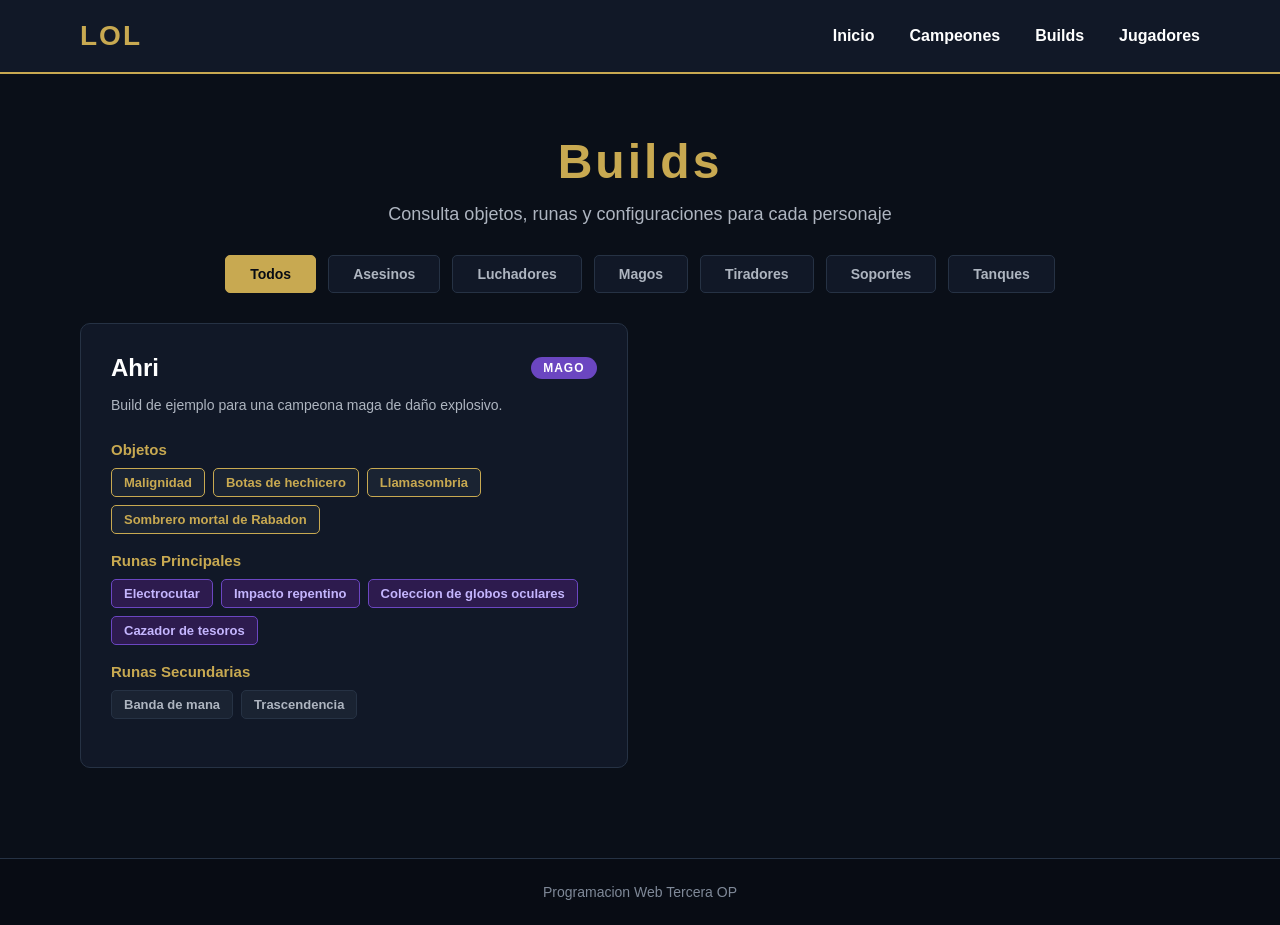
==== builds.html @ 5376c444 "MVP MVP" ====
<!DOCTYPE html>
<html lang="es">
<head>
    <meta charset="UTF-8">
    <meta name="viewport" content="width=device-width, initial-scale=1.0">
    <title>Builds - LoL</title>
    <link rel="stylesheet" href="pia.css">
</head>

<body>
    <header>
        <nav>
            <div class="logo">LOL</div>
            <ul class="menu">
                <li><a href="pia.html">Inicio</a></li>
                <li><a href="campeones.html">Campeones</a></li>
                <li><a href="builds.html">Builds</a></li>
                <li><a href="jugadores.html">Jugadores</a></li>
            </ul>
        </nav>
    </header>

    <main>
        <section class="pagina-titulo">
            <h1>Builds</h1>
            <p>Consulta objetos, runas y configuraciones para cada personaje</p>
        </section>

        <section class="filtros" aria-label="Filtrar builds por rol">
            <button class="filtro-btn activo" data-filtro="todos">Todos</button>
            <button class="filtro-btn" data-filtro="asesino">Asesinos</button>
            <button class="filtro-btn" data-filtro="luchador">Luchadores</button>
            <button class="filtro-btn" data-filtro="mago">Magos</button>
            <button class="filtro-btn" data-filtro="tirador">Tiradores</button>
            <button class="filtro-btn" data-filtro="soporte">Soportes</button>
            <button class="filtro-btn" data-filtro="tanque">Tanques</button>
        </section>

        <section class="listado">
            <div class="grid-builds" id="grid-builds"></div>
        </section>
    </main>

    <footer>
        <p>Programacion Web Tercera OP</p>
    </footer>

    <script src="data.js"></script>
    <script src="js/util.js"></script>
    <script src="js/builds.js"></script>
</body>
</html>
---- pia.css ----
/* ====== RESET ====== */

* {
    margin: 0;
    padding: 0;
    box-sizing: border-box;
}

/* ====== BASE ====== */

body {
    font-family: Arial, Helvetica, sans-serif;
    background-color: #0a0f18;
    color: #ffffff;
}

/* ====== HEADER / NAV ====== */

header {
    width: 100%;
    background-color: #111827;
    border-bottom: 2px solid #c8a951;
}

nav {
    max-width: 1200px;
    margin: auto;
    padding: 20px 40px;
    display: flex;
    align-items: center;
    justify-content: space-between;
}

.logo {
    font-size: 28px;
    font-weight: bold;
    color: #c8a951;
    letter-spacing: 2px;
}

.menu {
    display: flex;
    list-style: none;
    gap: 35px;
}

.menu a {
    text-decoration: none;
    color: #ffffff;
    font-size: 16px;
    font-weight: bold;
    transition: color 0.3s;
}

.menu a:hover {
    color: #c8a951;
}

/* ====== HERO ====== */

.hero {
    min-height: 550px;
    display: flex;
    align-items: center;
    justify-content: center;
    text-align: center;
    padding: 60px 20px;
    background: linear-gradient(
        rgba(5, 10, 20, 0.75),
        rgba(5, 10, 20, 0.95)
    );
}

.hero-content {
    max-width: 800px;
}

.hero h1 {
    font-size: 64px;
    letter-spacing: 4px;
    color: #c8a951;
    margin-bottom: 20px;
}

.hero h2 {
    font-size: 32px;
    margin-bottom: 20px;
    color: #ffffff;
}

.hero p {
    font-size: 18px;
    line-height: 1.6;
    color: #c7cbd1;
    margin-bottom: 35px;
}

.hero-buttons {
    display: flex;
    justify-content: center;
    gap: 20px;
}

/* ====== BOTONES ====== */

.btn-primary,
.btn-secondary {
    display: inline-block;
    padding: 14px 28px;
    text-decoration: none;
    font-weight: bold;
    border-radius: 5px;
    transition: 0.3s;
}

.btn-primary {
    background-color: #c8a951;
    color: #080c14;
}

.btn-secondary {
    border: 2px solid #c8a951;
    color: #c8a951;
    background-color: transparent;
}

.btn-primary:hover {
    background-color: #e2c66b;
    transform: translateY(-3px);
}

.btn-secondary:hover {
    background-color: #c8a951;
    color: #080c14;
    transform: translateY(-3px);
}

/* ====== CATEGORIAS (HOME) ====== */

.categorias {
    max-width: 1200px;
    margin: 0 auto;
    padding: 70px 40px;
}

.categorias > h2 {
    text-align: center;
    font-size: 36px;
    margin-bottom: 45px;
    color: #c8a951;
}

.cartas {
    display: grid;
    grid-template-columns: repeat(3, 1fr);
    gap: 25px;
}

.carta {
    background-color: #111827;
    border: 1px solid #263244;
    border-radius: 10px;
    padding: 30px;
    min-height: 240px;
    display: flex;
    flex-direction: column;
    justify-content: space-between;
    transition: 0.3s;
}

.carta:hover {
    transform: translateY(-8px);
    border-color: #c8a951;
    box-shadow: 0 10px 30px rgba(200, 169, 81, 0.15);
}

.carta h3 {
    font-size: 24px;
    color: #ffffff;
    margin-bottom: 15px;
}

.carta p {
    color: #aeb5c0;
    line-height: 1.6;
    margin-bottom: 25px;
}

.carta a {
    color: #c8a951;
    text-decoration: none;
    font-weight: bold;
    transition: 0.3s;
}

.carta a:hover {
    color: #e2c66b;
    padding-left: 5px;
}

/* ====== PAGINAS: TITULO ====== */

.pagina-titulo {
    max-width: 1200px;
    margin: 0 auto;
    padding: 60px 40px 30px;
    text-align: center;
}

.pagina-titulo h1 {
    font-size: 48px;
    color: #c8a951;
    letter-spacing: 3px;
    margin-bottom: 15px;
}

.pagina-titulo p {
    font-size: 18px;
    color: #aeb5c0;
}

/* ====== FILTROS ====== */

.filtros {
    max-width: 1200px;
    margin: 0 auto;
    padding: 0 40px 30px;
    display: flex;
    justify-content: center;
    gap: 12px;
    flex-wrap: wrap;
}

.filtro-btn {
    padding: 10px 24px;
    background-color: #111827;
    border: 1px solid #263244;
    border-radius: 5px;
    color: #aeb5c0;
    font-size: 14px;
    font-weight: bold;
    cursor: pointer;
    transition: 0.3s;
}

.filtro-btn:hover {
    border-color: #c8a951;
    color: #c8a951;
}

.filtro-btn.activo {
    background-color: #c8a951;
    color: #080c14;
    border-color: #c8a951;
}

/* ====== LISTADO Y GRIDS ====== */

.listado {
    max-width: 1200px;
    margin: 0 auto;
    padding: 0 40px 60px;
}

.grid-campeones,
.grid-jugadores {
    display: grid;
    grid-template-columns: repeat(3, 1fr);
    gap: 25px;
}

.grid-builds {
    display: grid;
    grid-template-columns: repeat(2, 1fr);
    gap: 25px;
}

/* ====== BADGES ====== */

.badge {
    display: inline-block;
    padding: 4px 12px;
    border-radius: 20px;
    font-size: 12px;
    font-weight: bold;
    text-transform: uppercase;
    letter-spacing: 1px;
}

.badge-asesino  { background-color: #b83280; color: #ffffff; }
.badge-luchador { background-color: #c53030; color: #ffffff; }
.badge-mago     { background-color: #6b46c1; color: #ffffff; }
.badge-tirador  { background-color: #2b6cb0; color: #ffffff; }
.badge-soporte  { background-color: #2f855a; color: #ffffff; }
.badge-tanque   { background-color: #975a16; color: #ffffff; }
.badge-default  { background-color: #4a5568; color: #ffffff; }
.badge-rango    { background-color: #c8a951; color: #080c14; }

/* ====== CARTA CAMPEON ====== */

.campeon-carta,
.build-carta,
.jugador-carta {
    min-height: auto;
}

.campeon-header,
.build-header,
.jugador-header {
    display: flex;
    justify-content: space-between;
    align-items: center;
    margin-bottom: 12px;
}

.campeon-header h3,
.build-header h3,
.jugador-header h3 {
    margin-bottom: 0;
}

.campeon-region {
    color: #c8a951;
    font-size: 14px;
    margin-bottom: 10px;
}

.campeon-desc {
    font-size: 14px;
    margin-bottom: 15px;
}

.campeon-dificultad {
    font-size: 14px;
    color: #aeb5c0;
    margin-bottom: 15px;
}

.campeon-habilidades h4 {
    font-size: 15px;
    color: #c8a951;
    margin-bottom: 8px;
}

.campeon-habilidades ul {
    list-style: none;
    display: flex;
    flex-wrap: wrap;
    gap: 6px;
}

.campeon-habilidades li {
    background-color: #1a2332;
    border: 1px solid #263244;
    border-radius: 4px;
    padding: 4px 10px;
    font-size: 12px;
    color: #aeb5c0;
}

/* ====== CARTA BUILD ====== */

.build-desc {
    font-size: 14px;
    margin-bottom: 20px;
}

.build-seccion {
    margin-bottom: 18px;
}

.build-seccion h4 {
    font-size: 15px;
    color: #c8a951;
    margin-bottom: 10px;
}

.tags {
    display: flex;
    flex-wrap: wrap;
    gap: 8px;
}

.tag {
    padding: 6px 12px;
    border-radius: 5px;
    font-size: 13px;
    font-weight: bold;
}

.tag-objeto    { background-color: #1a2332; border: 1px solid #c8a951; color: #c8a951; }
.tag-runa      { background-color: #2d1b4e; border: 1px solid #6b46c1; color: #c4b5fd; }
.tag-runa-sec  { background-color: #1a2332; border: 1px solid #263244; color: #aeb5c0; }

/* ====== CARTA JUGADOR ====== */

.jugador-stats {
    display: grid;
    grid-template-columns: 1fr 1fr;
    gap: 12px;
}

.stat {
    display: flex;
    flex-direction: column;
    gap: 4px;
}

.stat-label {
    font-size: 12px;
    color: #7f8998;
    text-transform: uppercase;
    letter-spacing: 1px;
}

.stat-value {
    font-size: 16px;
    color: #ffffff;
    font-weight: bold;
}

.stat-value.winrate {
    color: #c8a951;
}

/* ====== FOOTER ====== */

footer {
    width: 100%;
    background-color: #080c14;
    border-top: 1px solid #263244;
    text-align: center;
    padding: 25px 20px;
    margin-top: 30px;
}

footer p {
    color: #7f8998;
    font-size: 14px;
}

/* ====== RESPONSIVE ====== */

@media (max-width: 900px) {
    .cartas,
    .grid-campeones,
    .grid-builds,
    .grid-jugadores {
        grid-template-columns: repeat(2, 1fr);
    }
}

@media (max-width: 600px) {
    .cartas,
    .grid-campeones,
    .grid-builds,
    .grid-jugadores {
        grid-template-columns: 1fr;
    }

    .menu {
        gap: 15px;
    }

    .hero h1 {
        font-size: 40px;
    }

    .hero h2 {
        font-size: 24px;
    }

    .pagina-titulo h1 {
        font-size: 32px;
    }
}
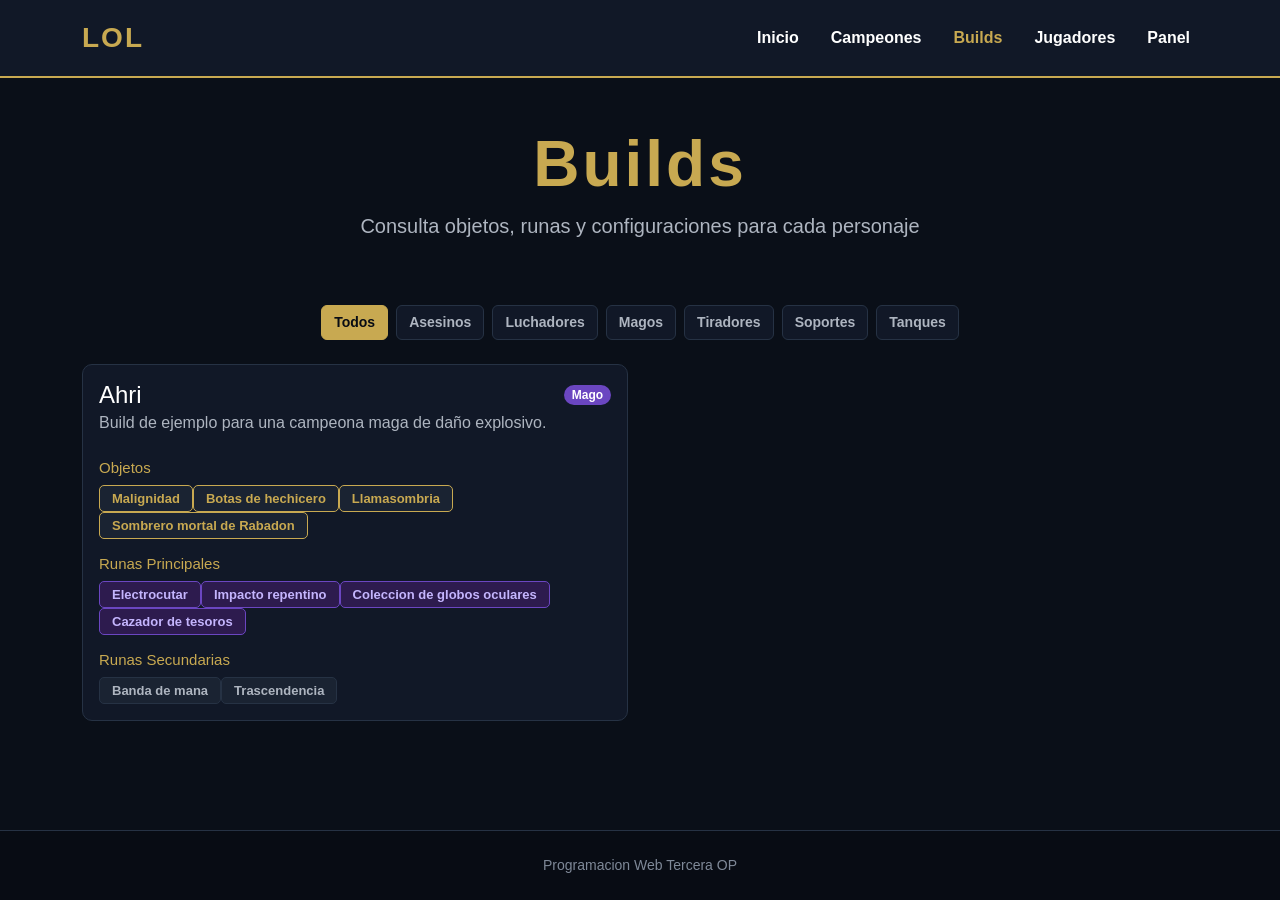
==== commit 830208bf: "feat: agrega login y panel responsive" ====
--- a/builds.html
+++ b/builds.html
@@ -4,48 +4,60 @@
     <meta charset="UTF-8">
     <meta name="viewport" content="width=device-width, initial-scale=1.0">
     <title>Builds - LoL</title>
+    <link href="https://cdn.jsdelivr.net/npm/bootstrap@5.3.3/dist/css/bootstrap.min.css" rel="stylesheet">
     <link rel="stylesheet" href="pia.css">
 </head>
 
-<body>
+<body class="d-flex flex-column min-vh-100">
     <header>
-        <nav>
-            <div class="logo">LOL</div>
-            <ul class="menu">
-                <li><a href="pia.html">Inicio</a></li>
-                <li><a href="campeones.html">Campeones</a></li>
-                <li><a href="builds.html">Builds</a></li>
-                <li><a href="jugadores.html">Jugadores</a></li>
-            </ul>
+        <nav class="navbar navbar-expand-lg navbar-dark">
+            <div class="container">
+                <a class="navbar-brand logo" href="pia.html">LOL</a>
+                <button class="navbar-toggler" type="button" data-bs-toggle="collapse" data-bs-target="#menuPrincipal" aria-controls="menuPrincipal" aria-expanded="false" aria-label="Mostrar navegación">
+                    <span class="navbar-toggler-icon"></span>
+                </button>
+                <div class="collapse navbar-collapse" id="menuPrincipal">
+                    <ul class="navbar-nav ms-auto gap-lg-3">
+                        <li class="nav-item"><a class="nav-link" href="pia.html">Inicio</a></li>
+                        <li class="nav-item"><a class="nav-link" href="campeones.html">Campeones</a></li>
+                        <li class="nav-item"><a class="nav-link active" aria-current="page" href="builds.html">Builds</a></li>
+                        <li class="nav-item"><a class="nav-link" href="jugadores.html">Jugadores</a></li>
+                        <li class="nav-item"><a class="nav-link" href="login.html">Panel</a></li>
+                    </ul>
+                </div>
+            </div>
         </nav>
     </header>
 
-    <main>
-        <section class="pagina-titulo">
-            <h1>Builds</h1>
-            <p>Consulta objetos, runas y configuraciones para cada personaje</p>
+    <main class="flex-grow-1">
+        <section class="container pagina-titulo py-5 text-center">
+            <h1 class="display-3 fw-bold">Builds</h1>
+            <p class="lead">Consulta objetos, runas y configuraciones para cada personaje</p>
         </section>
 
-        <section class="filtros" aria-label="Filtrar builds por rol">
-            <button class="filtro-btn activo" data-filtro="todos">Todos</button>
-            <button class="filtro-btn" data-filtro="asesino">Asesinos</button>
-            <button class="filtro-btn" data-filtro="luchador">Luchadores</button>
-            <button class="filtro-btn" data-filtro="mago">Magos</button>
-            <button class="filtro-btn" data-filtro="tirador">Tiradores</button>
-            <button class="filtro-btn" data-filtro="soporte">Soportes</button>
-            <button class="filtro-btn" data-filtro="tanque">Tanques</button>
+        <section class="container filtros pb-4" aria-label="Filtrar builds por rol">
+            <div class="d-flex flex-wrap justify-content-center gap-2">
+                <button class="btn btn-filter activo" data-filtro="todos">Todos</button>
+                <button class="btn btn-filter" data-filtro="asesino">Asesinos</button>
+                <button class="btn btn-filter" data-filtro="luchador">Luchadores</button>
+                <button class="btn btn-filter" data-filtro="mago">Magos</button>
+                <button class="btn btn-filter" data-filtro="tirador">Tiradores</button>
+                <button class="btn btn-filter" data-filtro="soporte">Soportes</button>
+                <button class="btn btn-filter" data-filtro="tanque">Tanques</button>
+            </div>
         </section>
 
-        <section class="listado">
-            <div class="grid-builds" id="grid-builds"></div>
+        <section class="container listado pb-5">
+            <div class="row g-4" id="grid-builds"></div>
         </section>
     </main>
 
-    <footer>
+    <footer class="mt-auto">
         <p>Programacion Web Tercera OP</p>
     </footer>
 
-    <script src="data.js"></script>
+    <script src="https://cdn.jsdelivr.net/npm/bootstrap@5.3.3/dist/js/bootstrap.bundle.min.js"></script>
+    <script src="js/datos.js"></script>
     <script src="js/util.js"></script>
     <script src="js/builds.js"></script>
 </body>
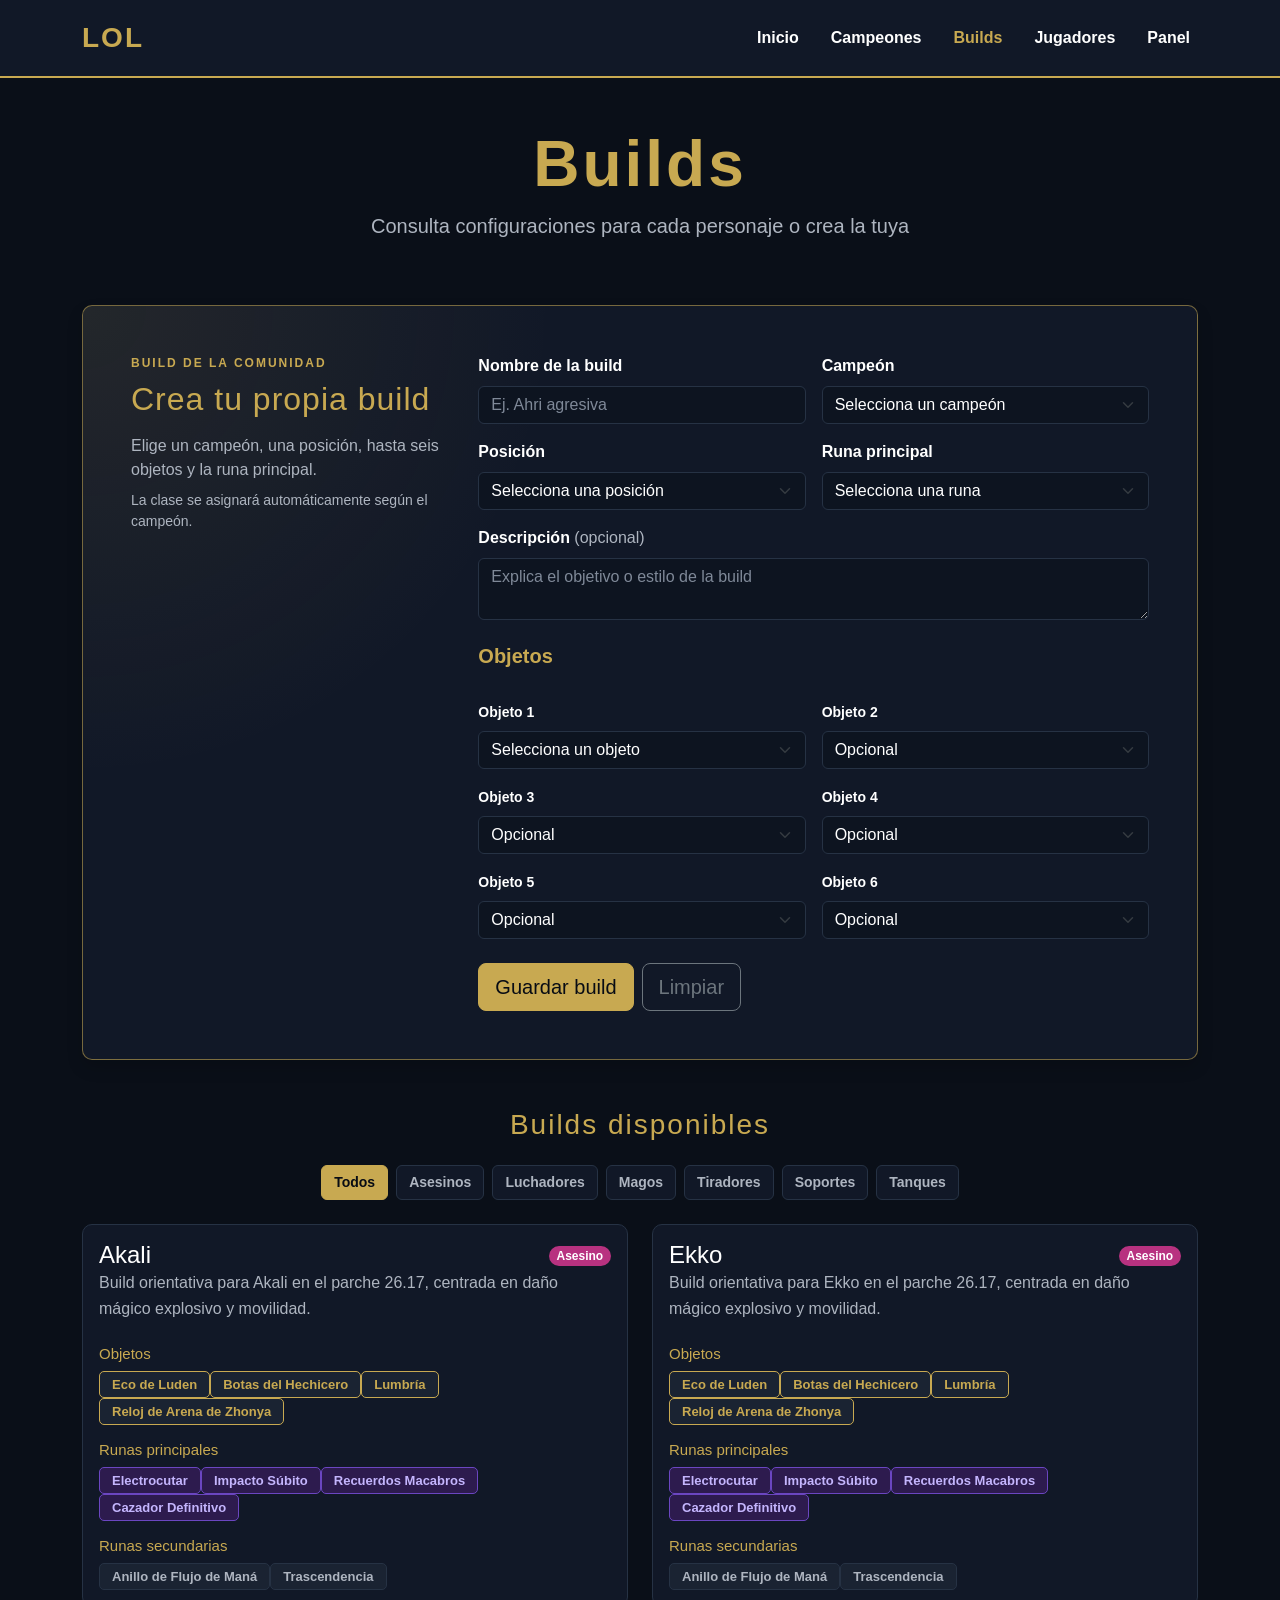
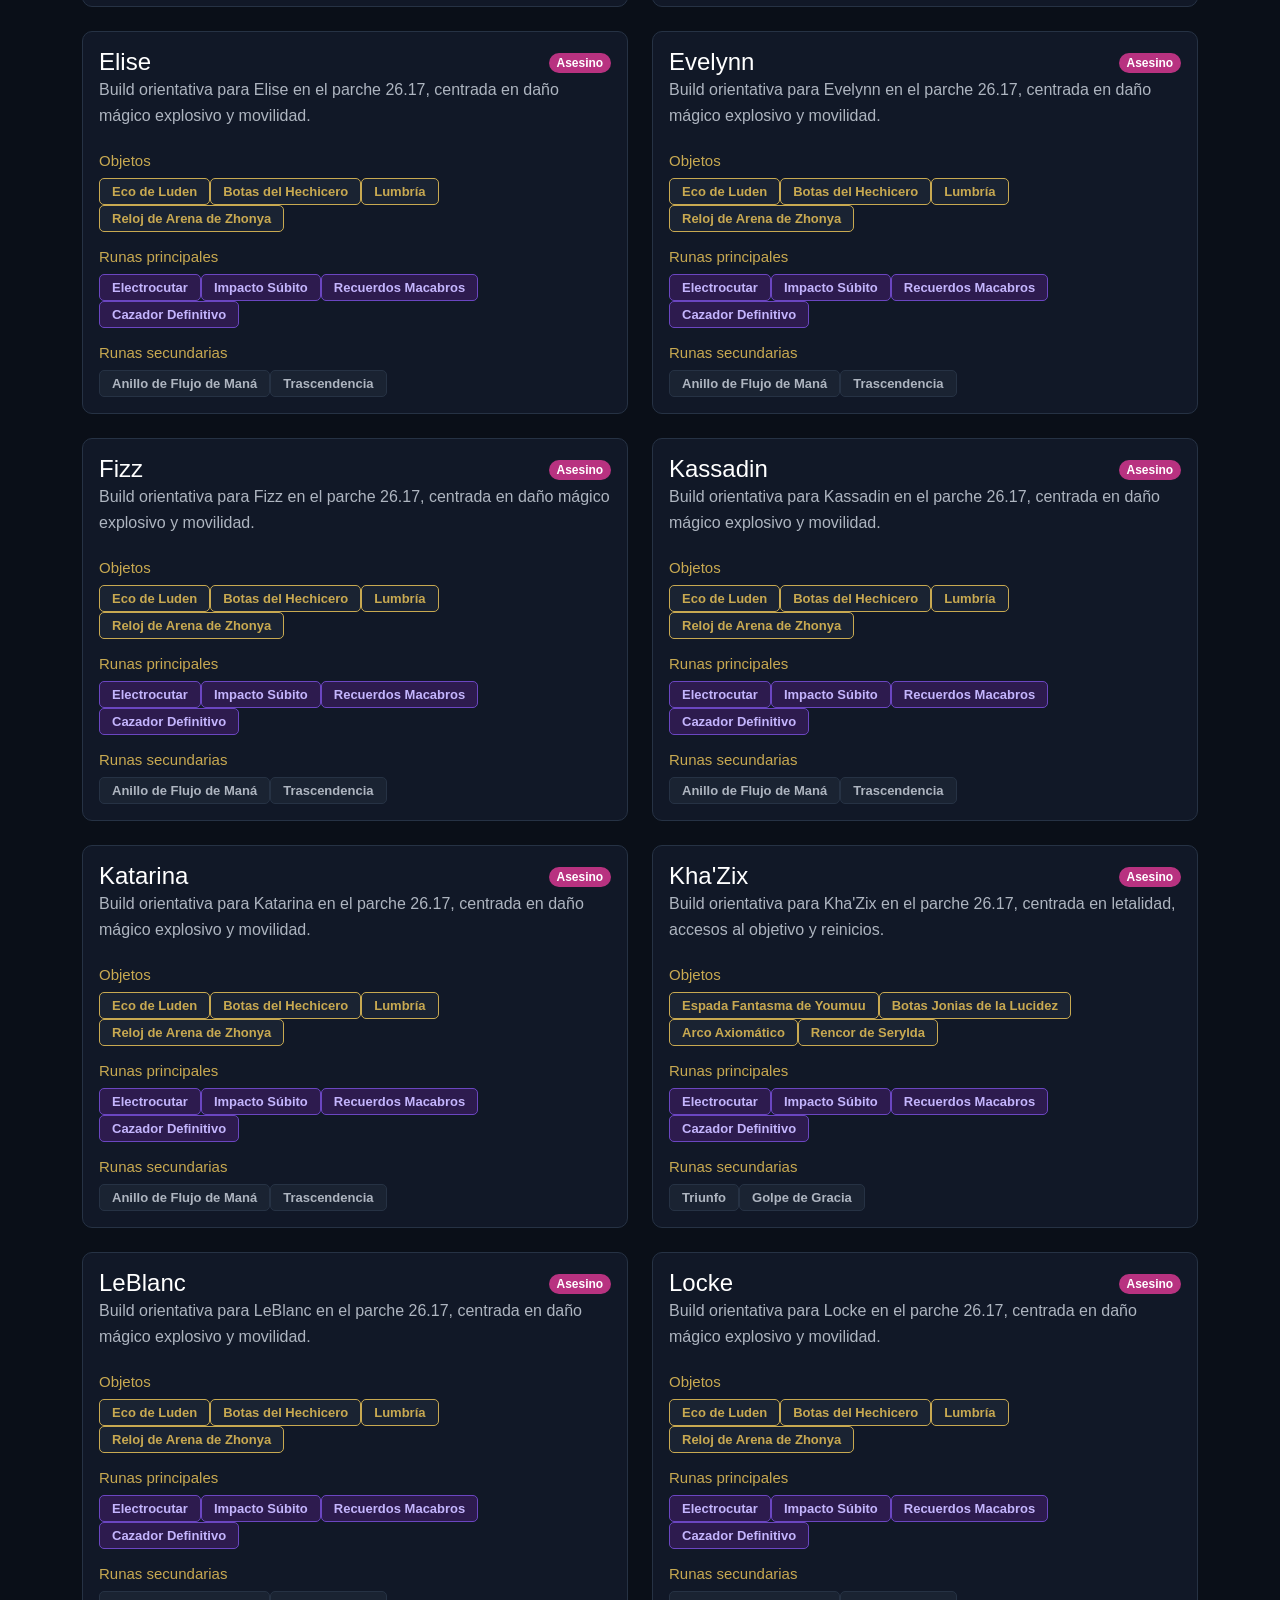
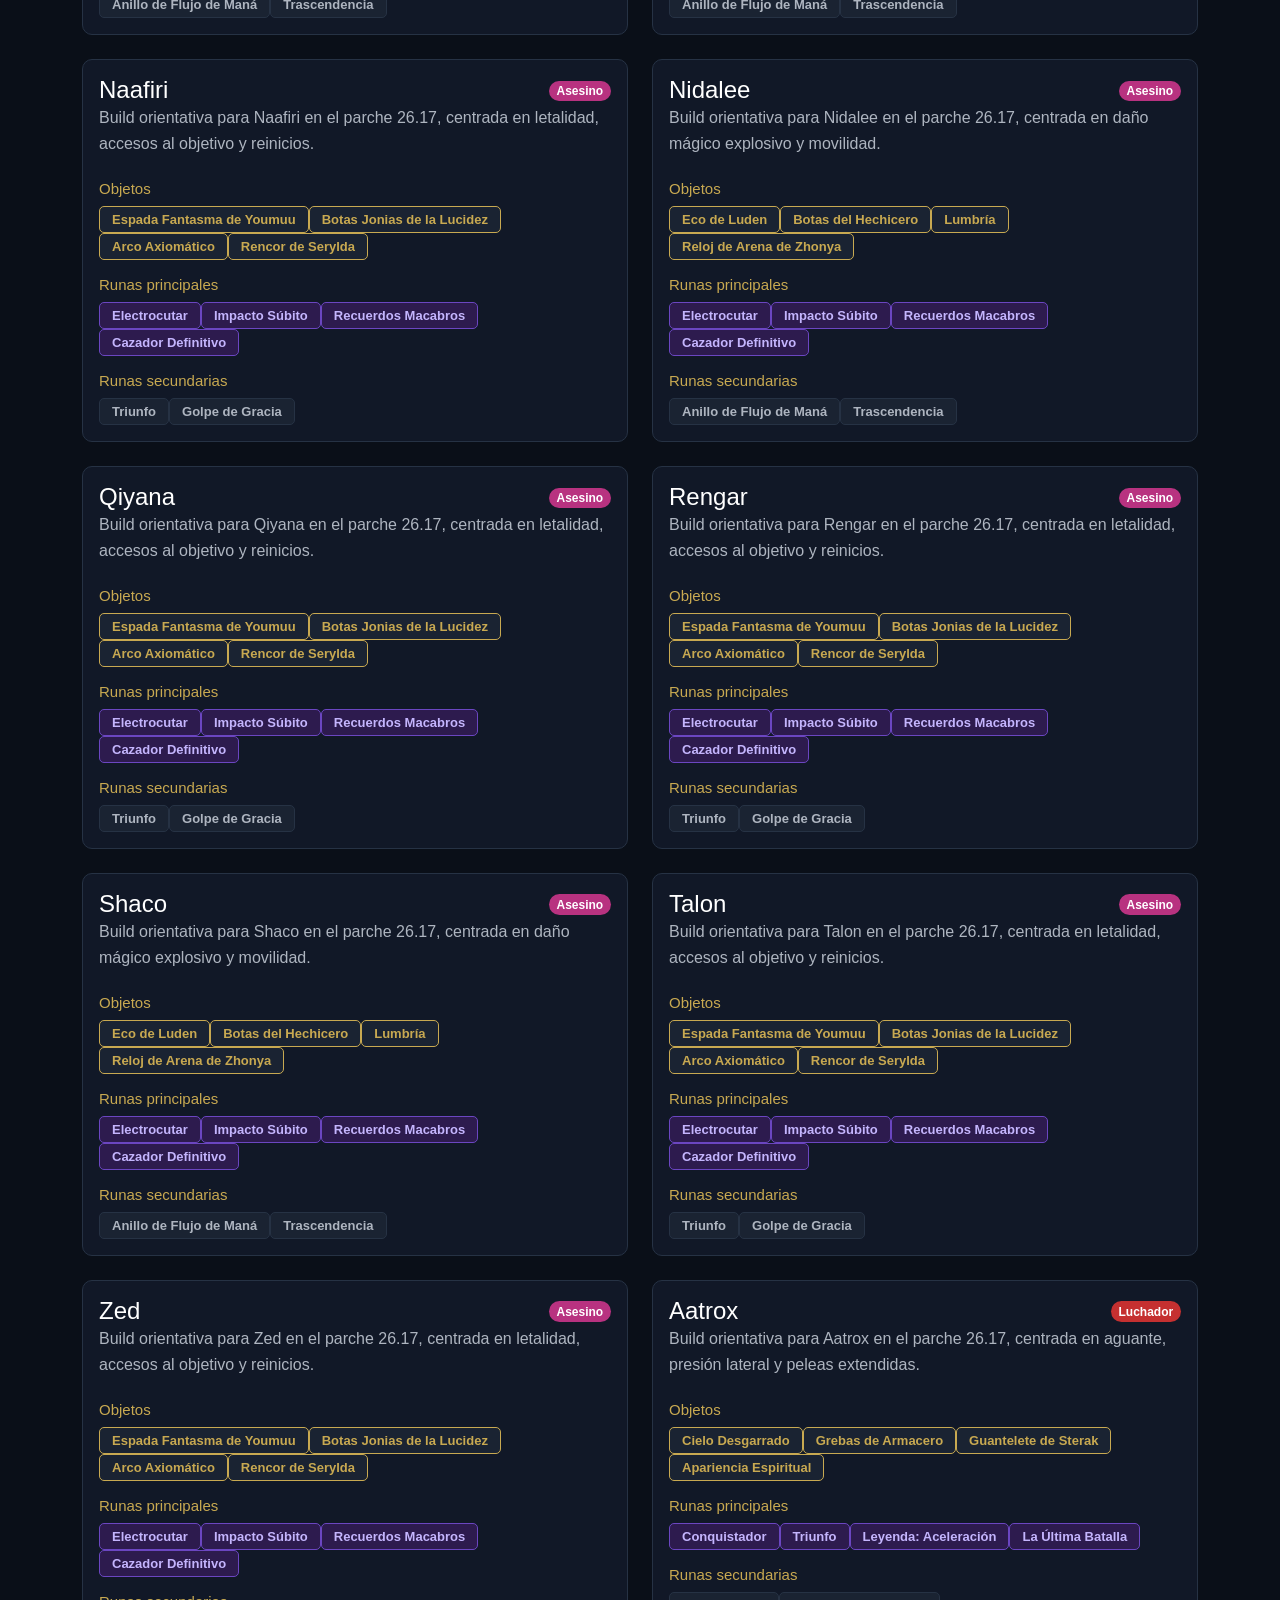
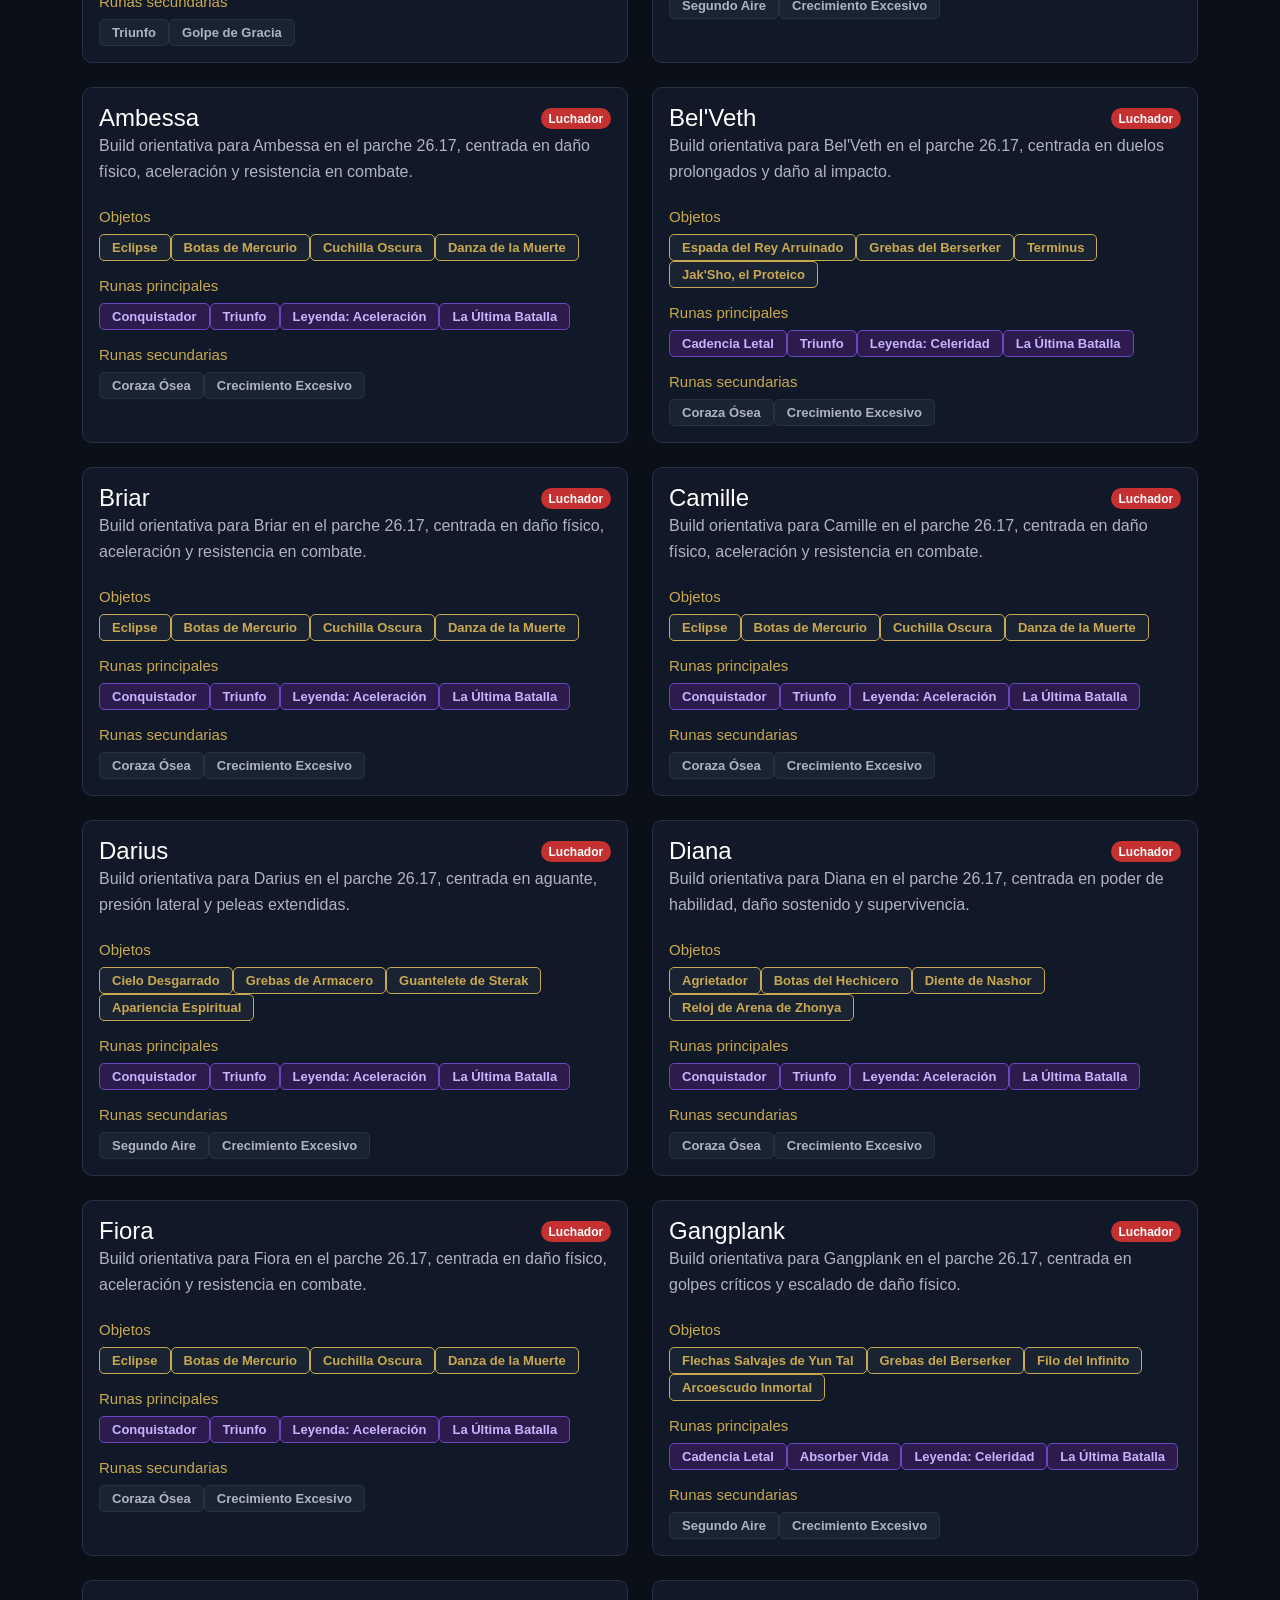
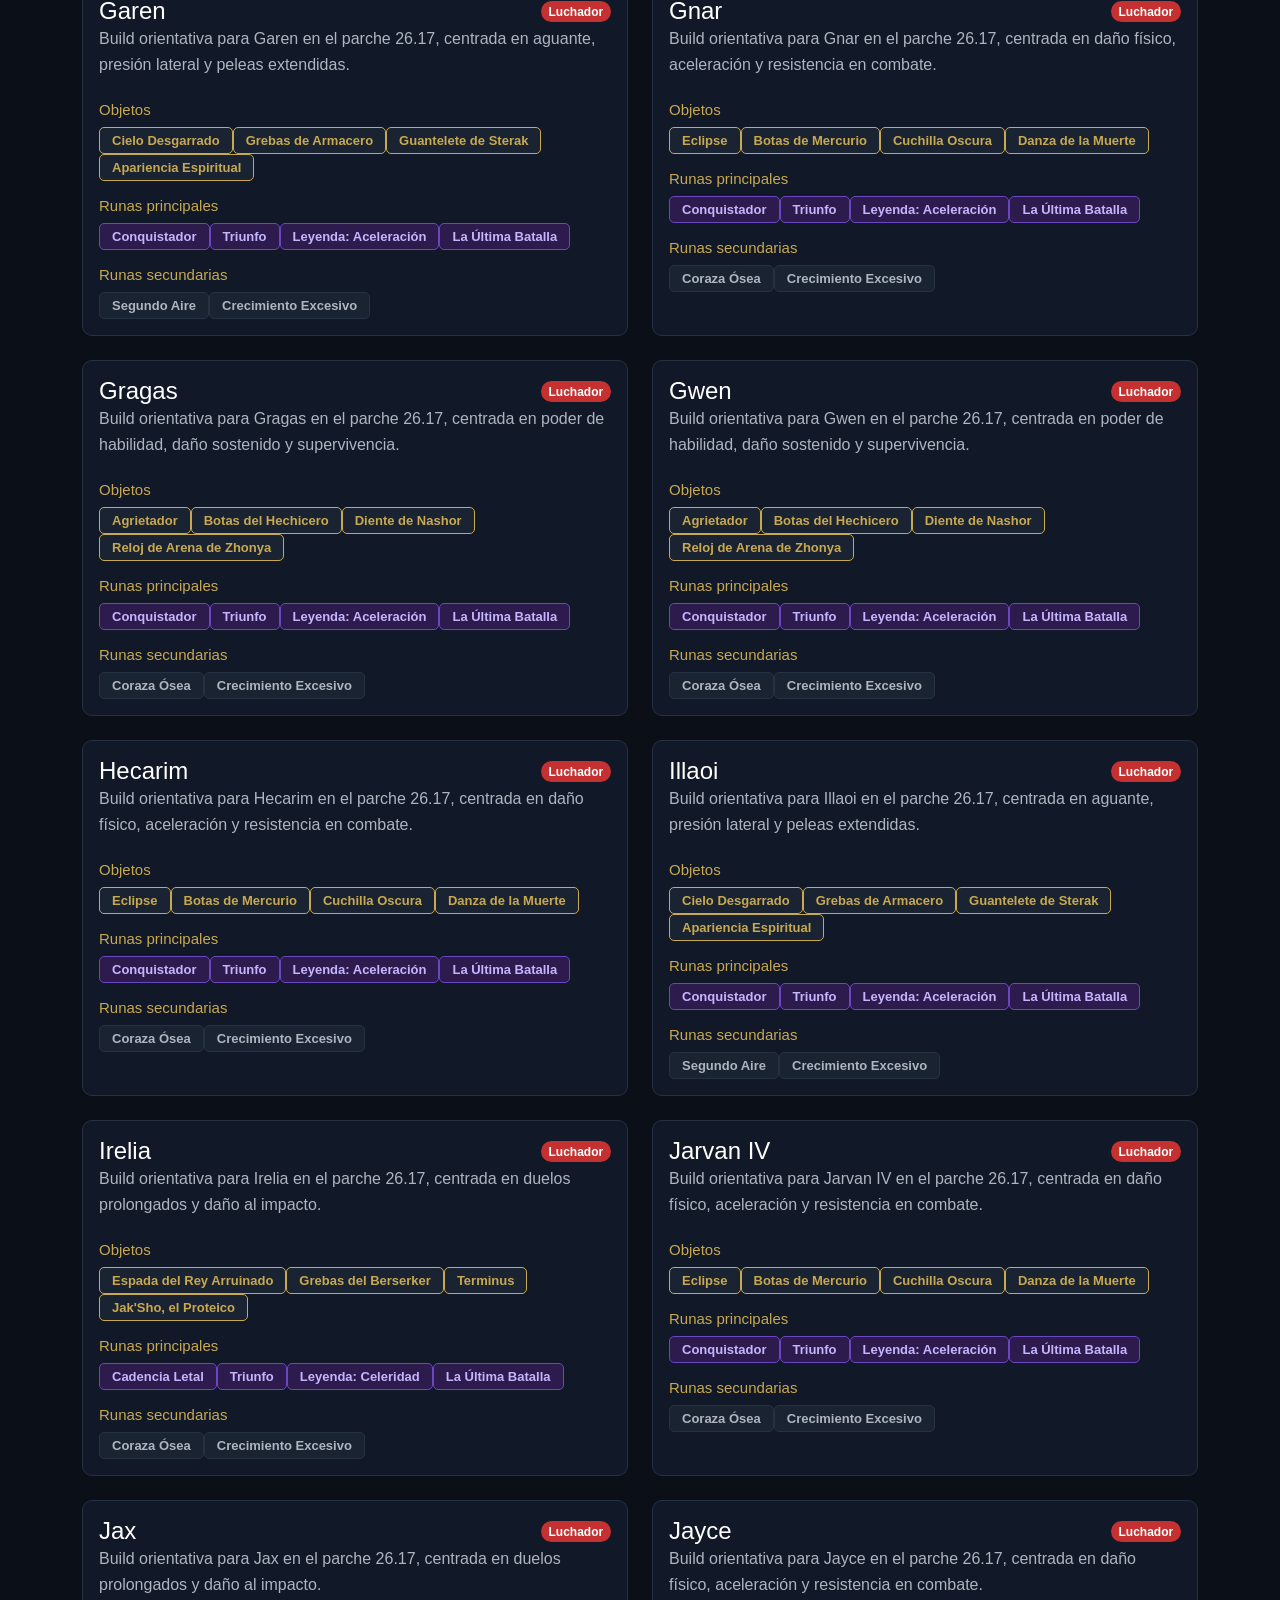
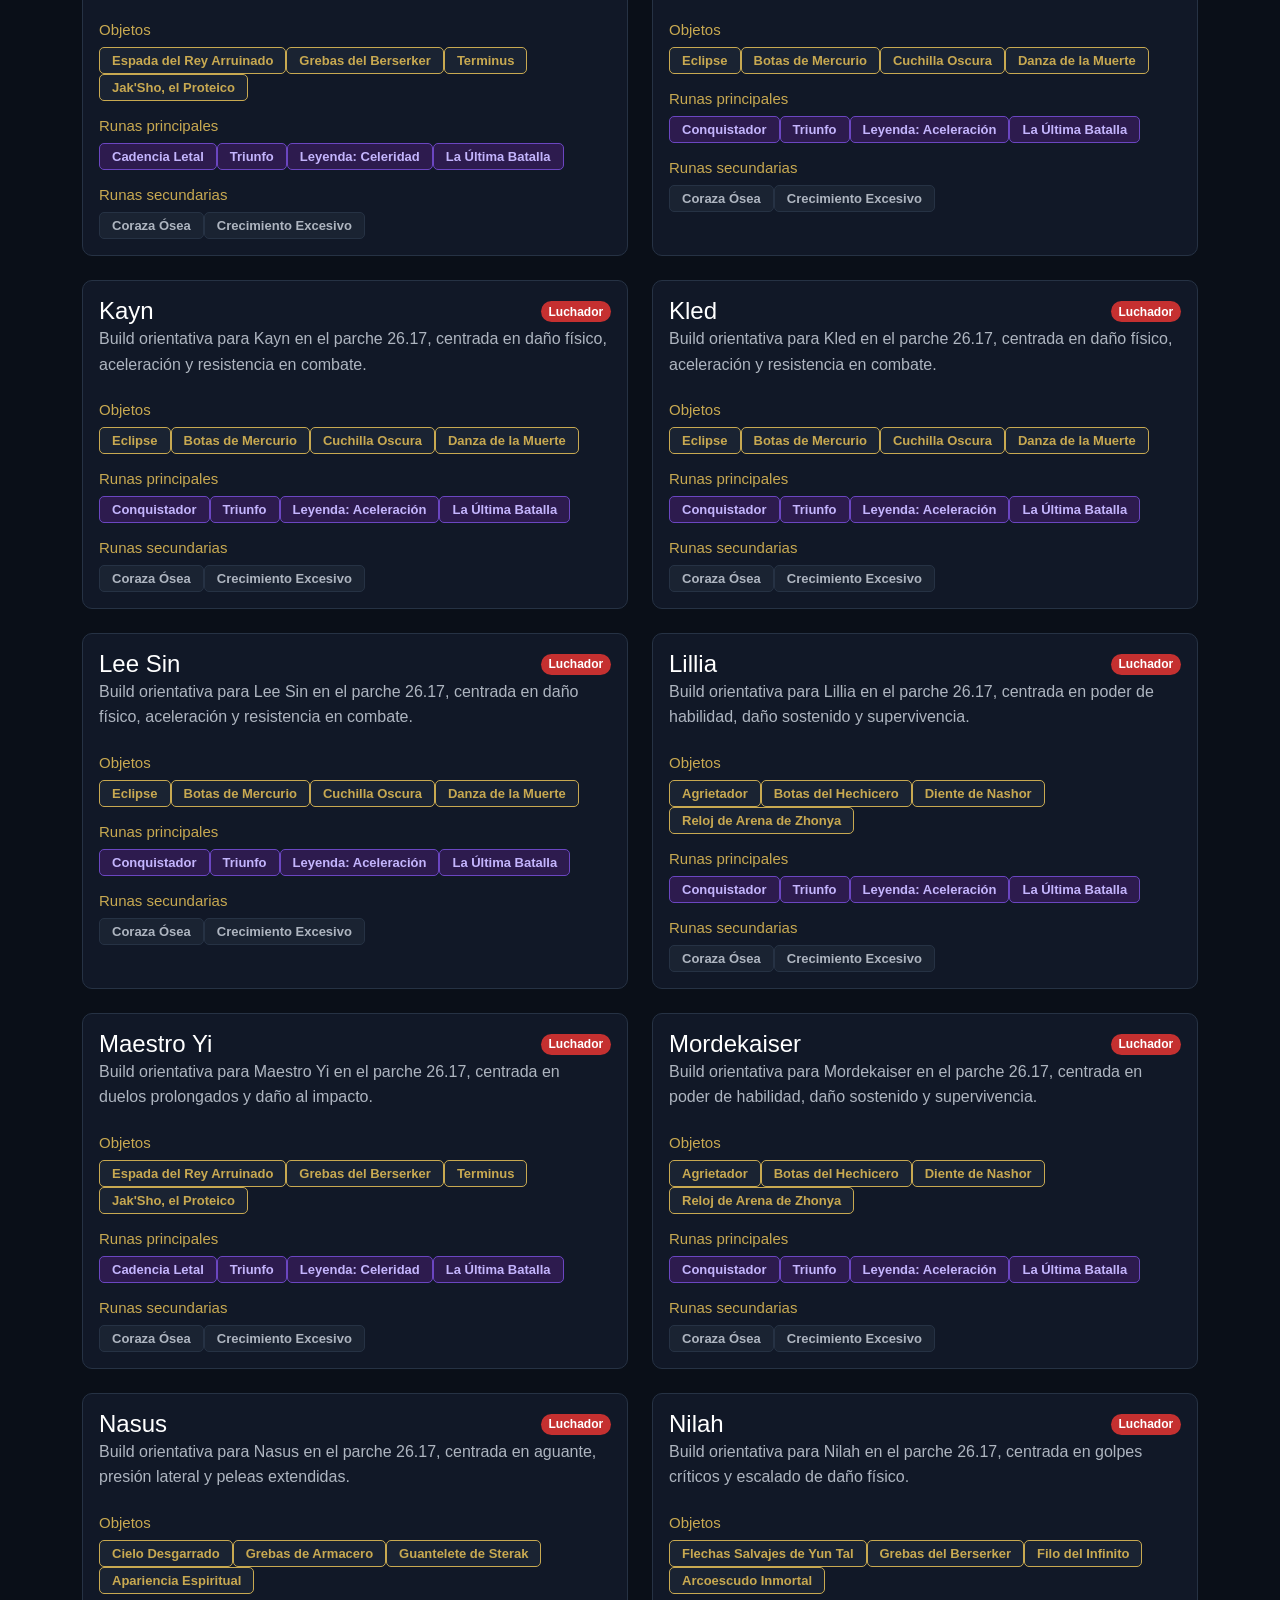
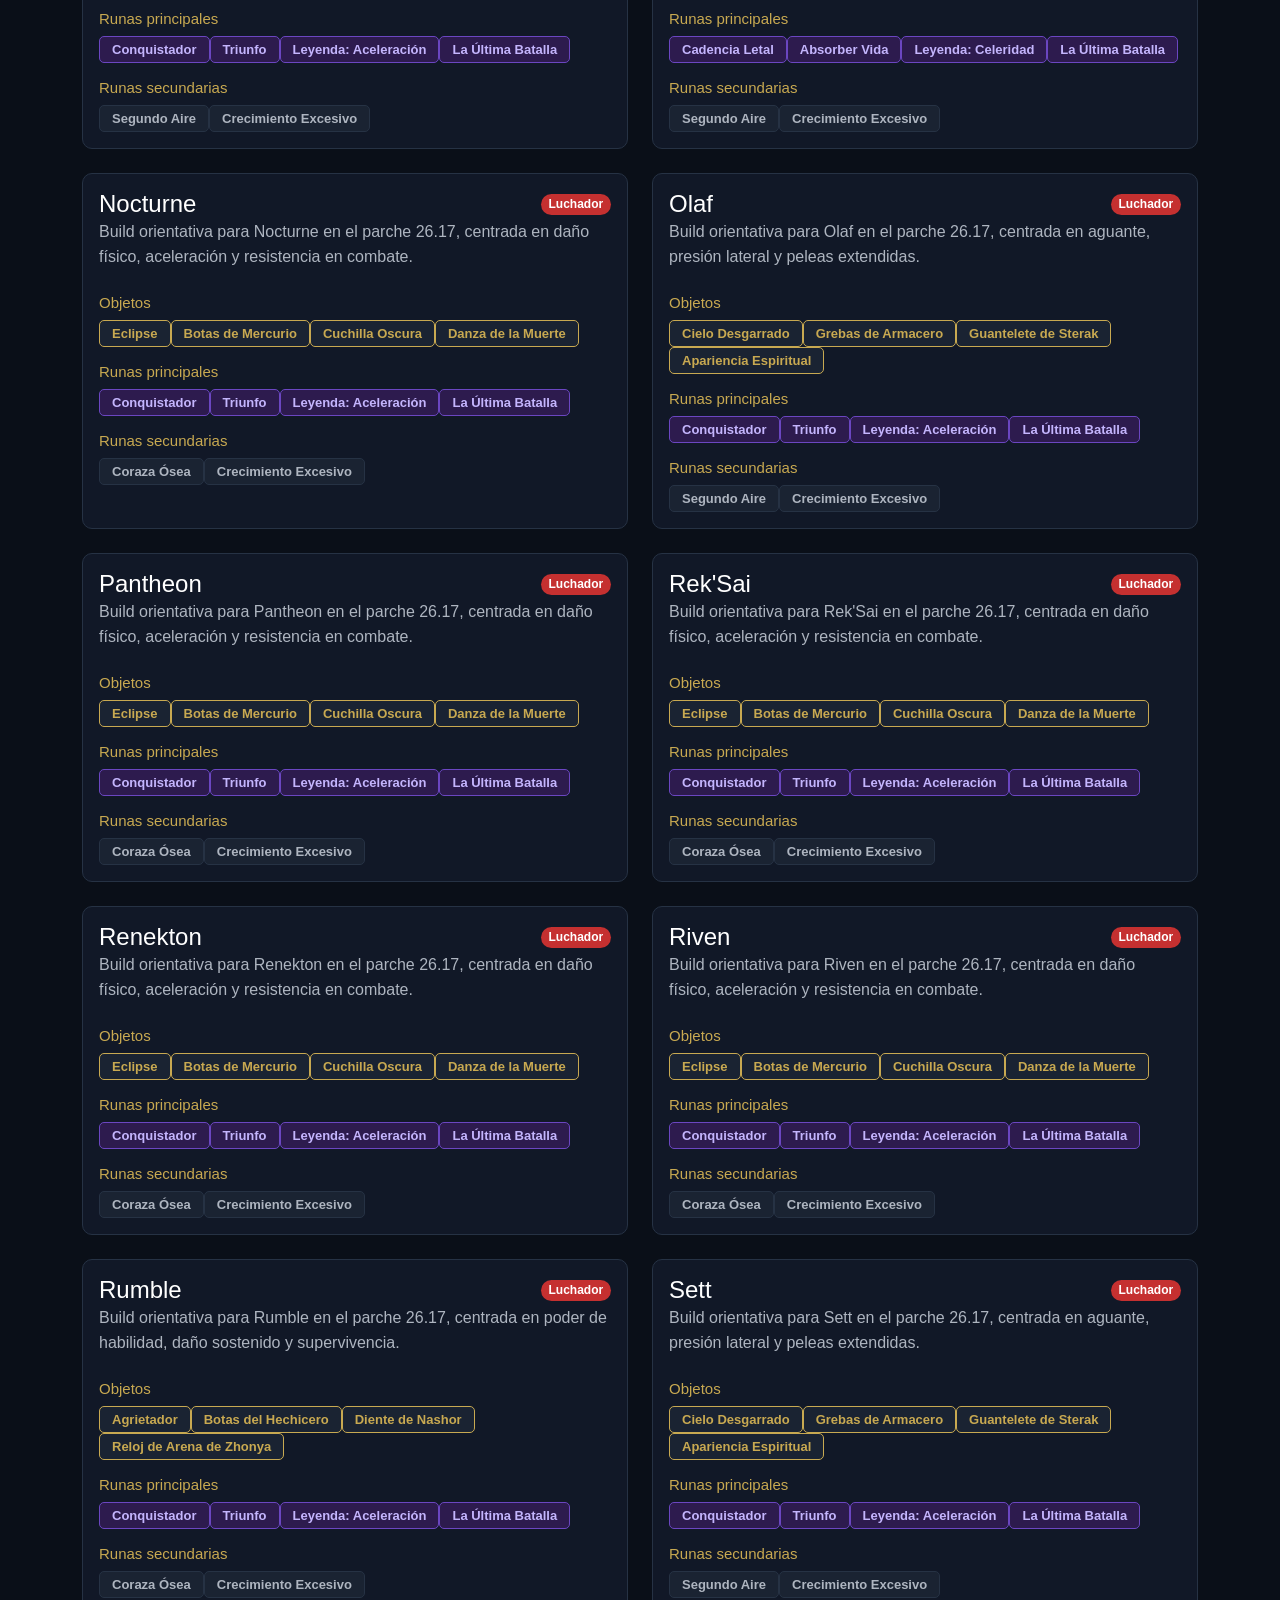
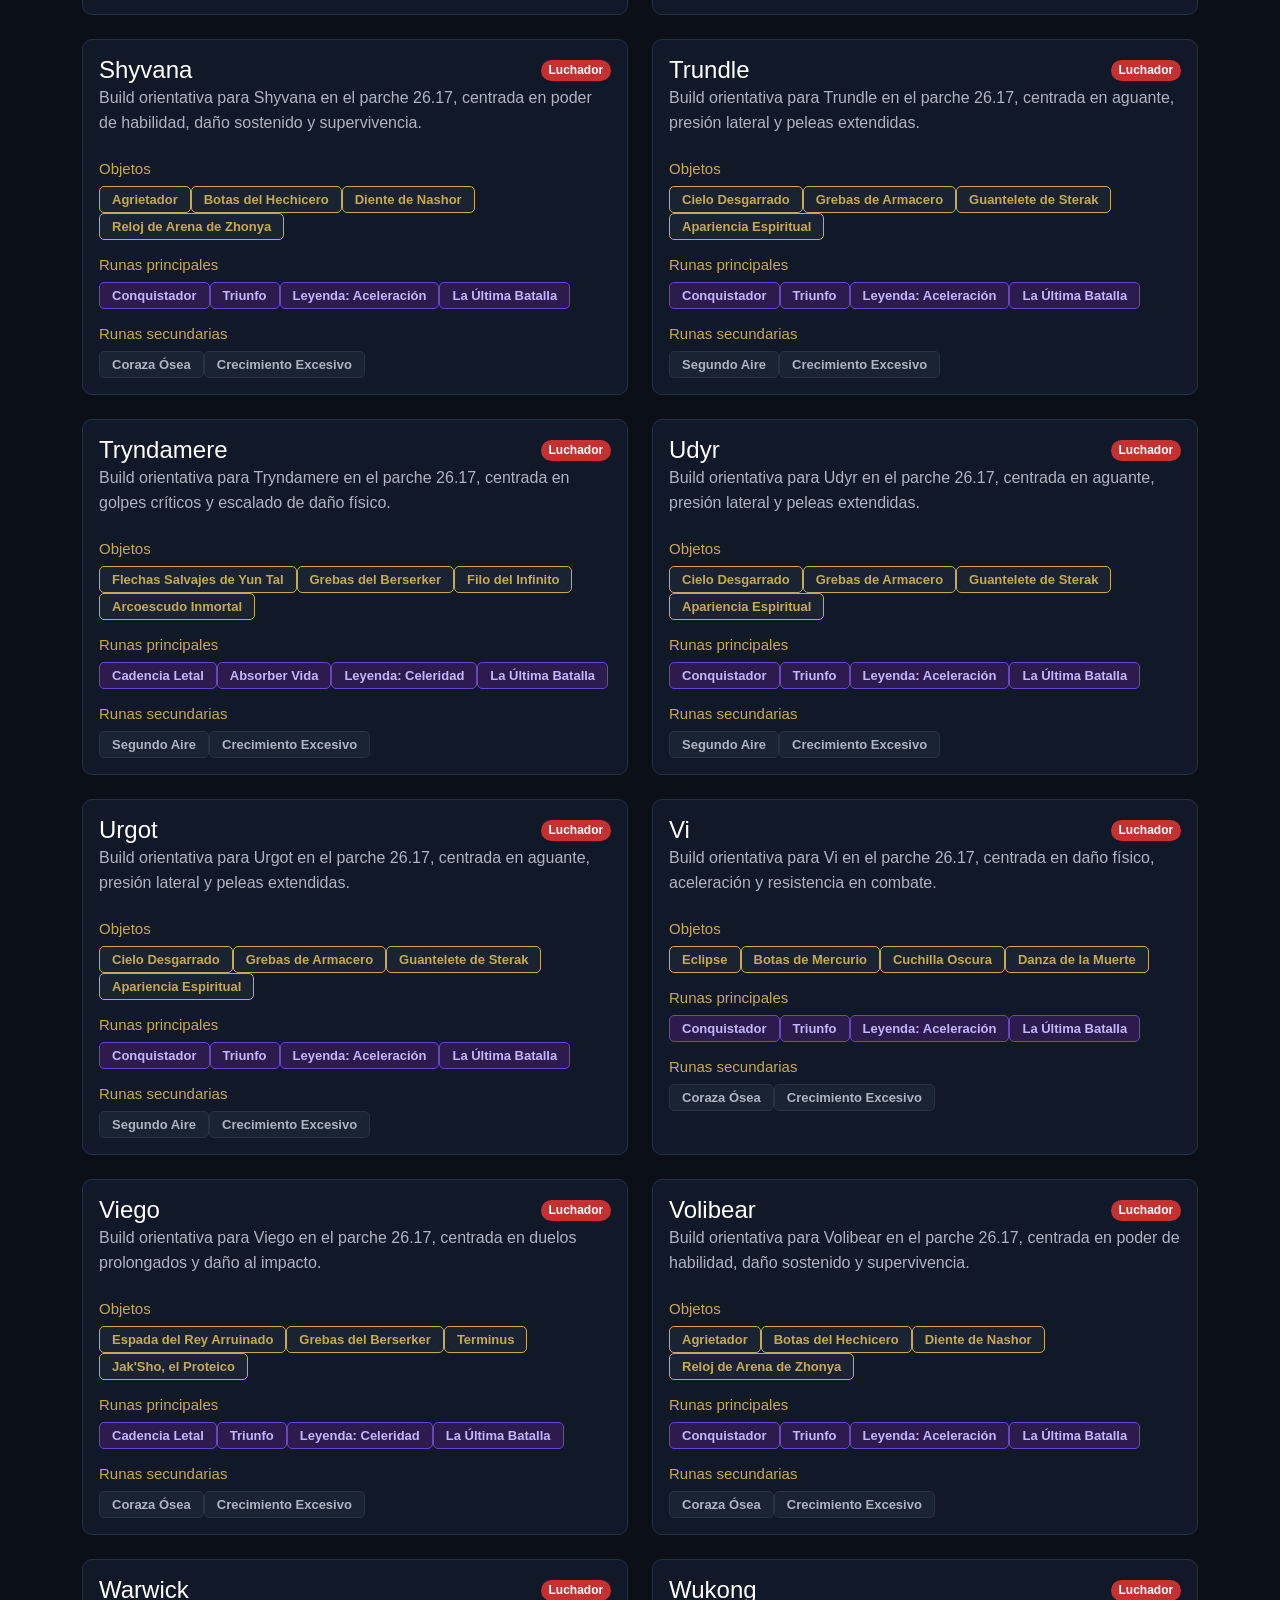
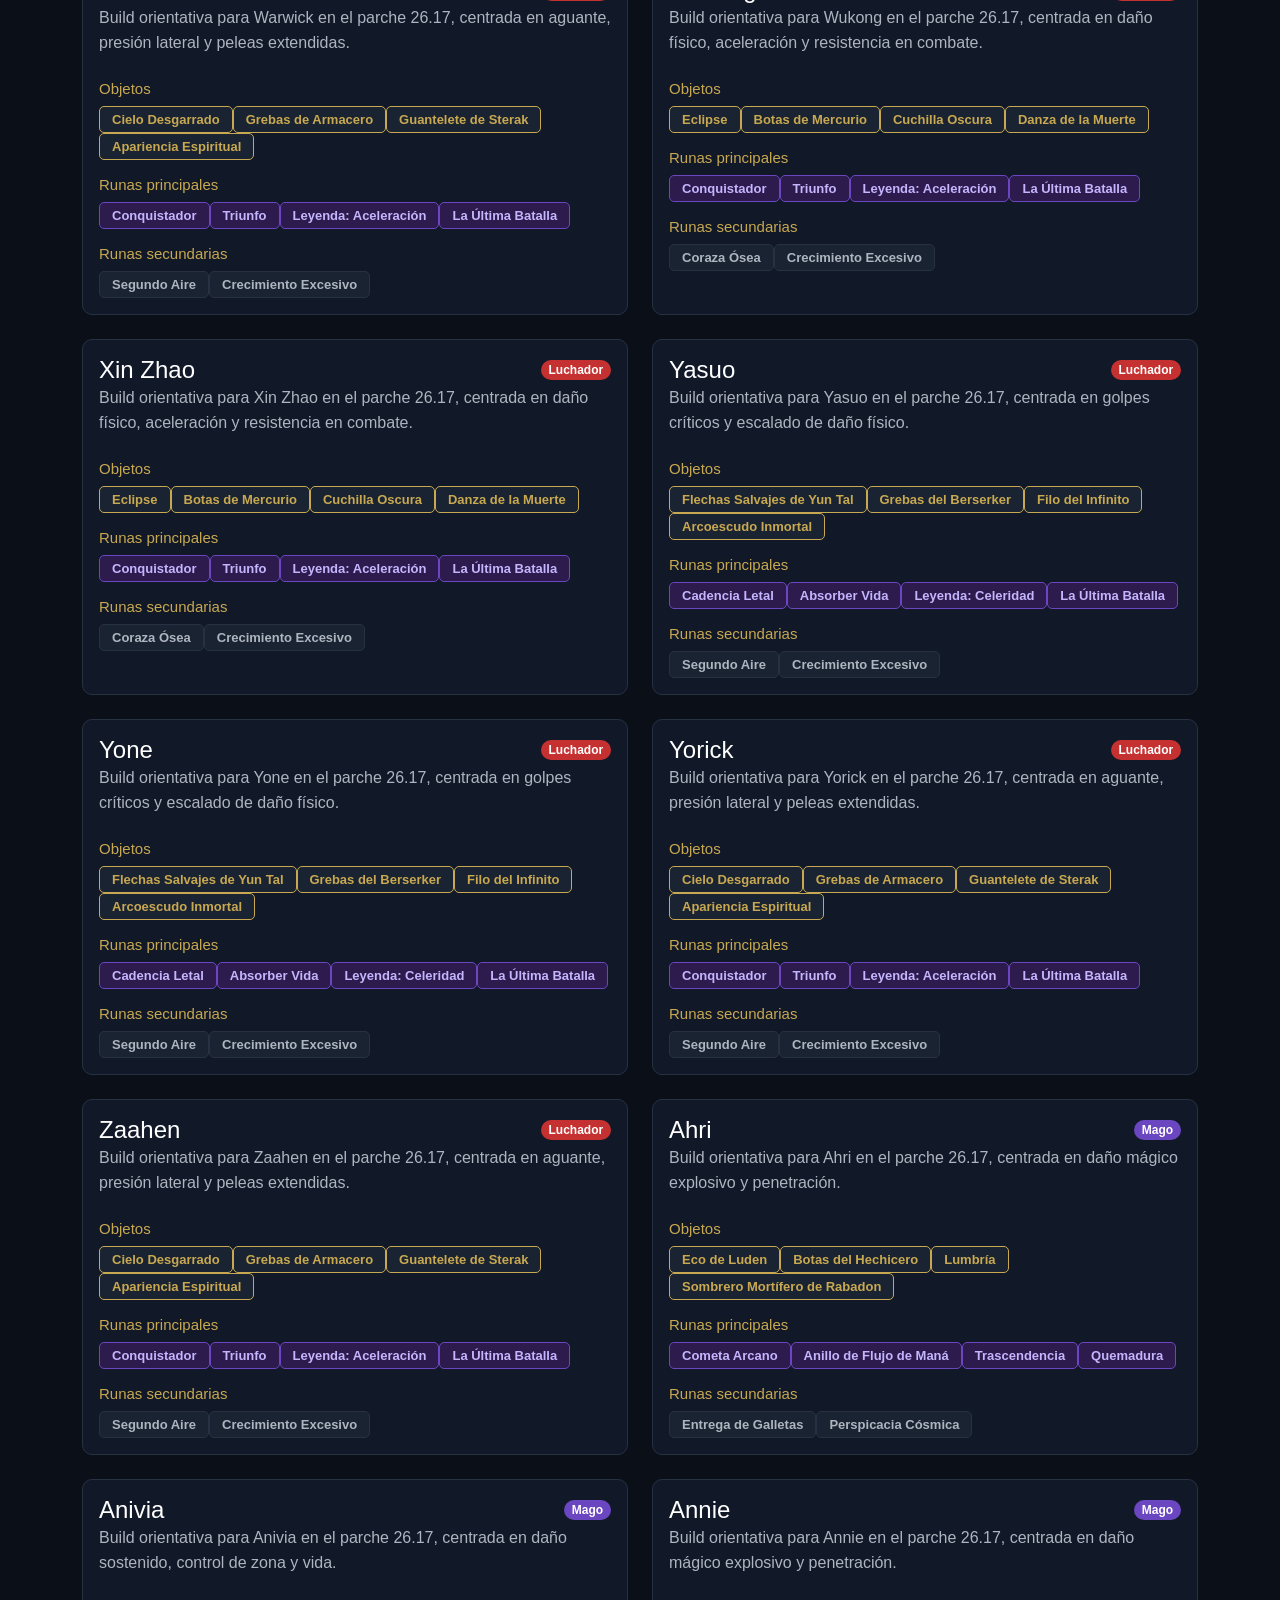
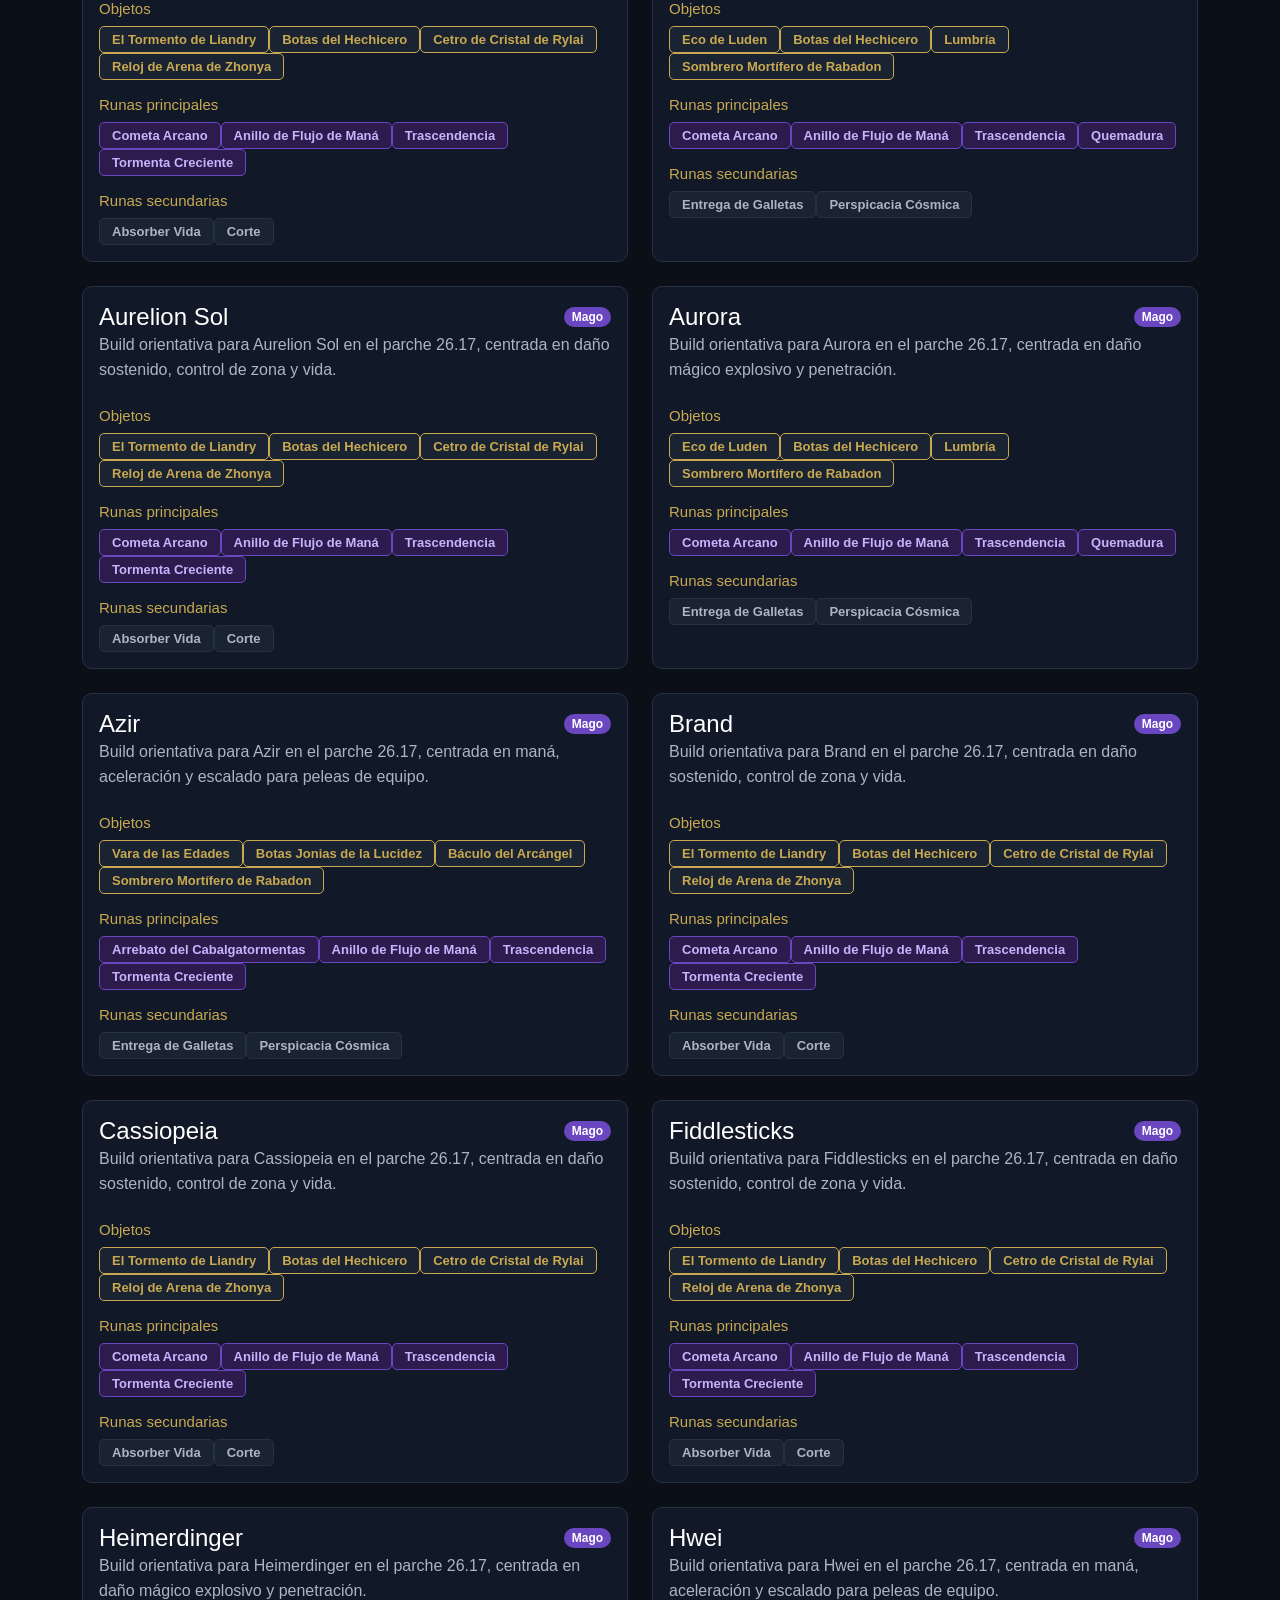
==== commit 3c422cc8: "Add public build creator and management This adds a community build creator to `builds.html`, includ" ====
--- a/builds.html
+++ b/builds.html
@@ -12,13 +12,13 @@
     <header>
         <nav class="navbar navbar-expand-lg navbar-dark">
             <div class="container">
-                <a class="navbar-brand logo" href="pia.html">LOL</a>
+                <a class="navbar-brand logo" href="index.html">LOL</a>
                 <button class="navbar-toggler" type="button" data-bs-toggle="collapse" data-bs-target="#menuPrincipal" aria-controls="menuPrincipal" aria-expanded="false" aria-label="Mostrar navegación">
                     <span class="navbar-toggler-icon"></span>
                 </button>
                 <div class="collapse navbar-collapse" id="menuPrincipal">
                     <ul class="navbar-nav ms-auto gap-lg-3">
-                        <li class="nav-item"><a class="nav-link" href="pia.html">Inicio</a></li>
+                        <li class="nav-item"><a class="nav-link" href="index.html">Inicio</a></li>
                         <li class="nav-item"><a class="nav-link" href="campeones.html">Campeones</a></li>
                         <li class="nav-item"><a class="nav-link active" aria-current="page" href="builds.html">Builds</a></li>
                         <li class="nav-item"><a class="nav-link" href="jugadores.html">Jugadores</a></li>
@@ -32,10 +32,101 @@
     <main class="flex-grow-1">
         <section class="container pagina-titulo py-5 text-center">
             <h1 class="display-3 fw-bold">Builds</h1>
-            <p class="lead">Consulta objetos, runas y configuraciones para cada personaje</p>
+            <p class="lead">Consulta configuraciones para cada personaje o crea la tuya</p>
+        </section>
+
+        <section class="container pb-5" id="crear-build" aria-labelledby="titulo-crear-build">
+            <div class="card carta creator-card shadow">
+                <div class="card-body p-4 p-lg-5">
+                    <div class="row g-4 align-items-start">
+                        <div class="col-12 col-lg-4">
+                            <p class="eyebrow mb-2">Build de la comunidad</p>
+                            <h2 class="h2 section-title mb-3" id="titulo-crear-build">Crea tu propia build</h2>
+                            <p class="text-secondary mb-2">Elige un campeón, una posición, hasta seis objetos y la runa principal.</p>
+                            <p class="form-text mb-0" id="campeon-seleccionado">La clase se asignará automáticamente según el campeón.</p>
+                        </div>
+
+                        <div class="col-12 col-lg-8">
+                            <form id="build-form" novalidate>
+                                <div class="row g-3">
+                                    <div class="col-12 col-md-6">
+                                        <label for="nombre-build" class="form-label">Nombre de la build</label>
+                                        <input type="text" class="form-control" id="nombre-build" maxlength="60" placeholder="Ej. Ahri agresiva" required>
+                                    </div>
+                                    <div class="col-12 col-md-6">
+                                        <label for="campeon-build" class="form-label">Campeón</label>
+                                        <select class="form-select" id="campeon-build" required>
+                                            <option value="">Selecciona un campeón</option>
+                                        </select>
+                                    </div>
+                                    <div class="col-12 col-md-6">
+                                        <label for="posicion-build" class="form-label">Posición</label>
+                                        <select class="form-select" id="posicion-build" required>
+                                            <option value="">Selecciona una posición</option>
+                                            <option value="Top">Top</option>
+                                            <option value="Jungla">Jungla</option>
+                                            <option value="Mid">Mid</option>
+                                            <option value="ADC">ADC</option>
+                                            <option value="Soporte">Soporte</option>
+                                        </select>
+                                    </div>
+                                    <div class="col-12 col-md-6">
+                                        <label for="runa-build" class="form-label">Runa principal</label>
+                                        <select class="form-select" id="runa-build" required>
+                                            <option value="">Selecciona una runa</option>
+                                        </select>
+                                    </div>
+                                    <div class="col-12">
+                                        <label for="descripcion-build" class="form-label">Descripción <span class="text-secondary fw-normal">(opcional)</span></label>
+                                        <textarea class="form-control" id="descripcion-build" rows="2" maxlength="240" placeholder="Explica el objetivo o estilo de la build"></textarea>
+                                    </div>
+                                </div>
+
+                                <fieldset class="mt-4">
+                                    <legend class="h5 mb-3">Objetos</legend>
+                                    <div class="row g-3" id="objetos-build">
+                                        <div class="col-12 col-md-6">
+                                            <label for="objeto-build-1" class="form-label item-slot-label">Objeto 1</label>
+                                            <select class="form-select objeto-build" id="objeto-build-1" required></select>
+                                        </div>
+                                        <div class="col-12 col-md-6">
+                                            <label for="objeto-build-2" class="form-label item-slot-label">Objeto 2</label>
+                                            <select class="form-select objeto-build" id="objeto-build-2"></select>
+                                        </div>
+                                        <div class="col-12 col-md-6">
+                                            <label for="objeto-build-3" class="form-label item-slot-label">Objeto 3</label>
+                                            <select class="form-select objeto-build" id="objeto-build-3"></select>
+                                        </div>
+                                        <div class="col-12 col-md-6">
+                                            <label for="objeto-build-4" class="form-label item-slot-label">Objeto 4</label>
+                                            <select class="form-select objeto-build" id="objeto-build-4"></select>
+                                        </div>
+                                        <div class="col-12 col-md-6">
+                                            <label for="objeto-build-5" class="form-label item-slot-label">Objeto 5</label>
+                                            <select class="form-select objeto-build" id="objeto-build-5"></select>
+                                        </div>
+                                        <div class="col-12 col-md-6">
+                                            <label for="objeto-build-6" class="form-label item-slot-label">Objeto 6</label>
+                                            <select class="form-select objeto-build" id="objeto-build-6"></select>
+                                        </div>
+                                    </div>
+                                </fieldset>
+
+                                <div class="alert mt-4 mb-0 d-none" id="build-mensaje" role="status" aria-live="polite"></div>
+
+                                <div class="d-flex flex-column flex-sm-row gap-2 mt-4">
+                                    <button type="submit" class="btn btn-primary btn-lg">Guardar build</button>
+                                    <button type="reset" class="btn btn-outline-secondary btn-lg">Limpiar</button>
+                                </div>
+                            </form>
+                        </div>
+                    </div>
+                </div>
+            </div>
         </section>
 
         <section class="container filtros pb-4" aria-label="Filtrar builds por rol">
+            <h2 class="text-center section-title h3 mb-4">Builds disponibles</h2>
             <div class="d-flex flex-wrap justify-content-center gap-2">
                 <button class="btn btn-filter activo" data-filtro="todos">Todos</button>
                 <button class="btn btn-filter" data-filtro="asesino">Asesinos</button>
@@ -47,7 +138,7 @@
             </div>
         </section>
 
-        <section class="container listado pb-5">
+        <section class="container listado pb-5" id="listado-builds">
             <div class="row g-4" id="grid-builds"></div>
         </section>
     </main>
